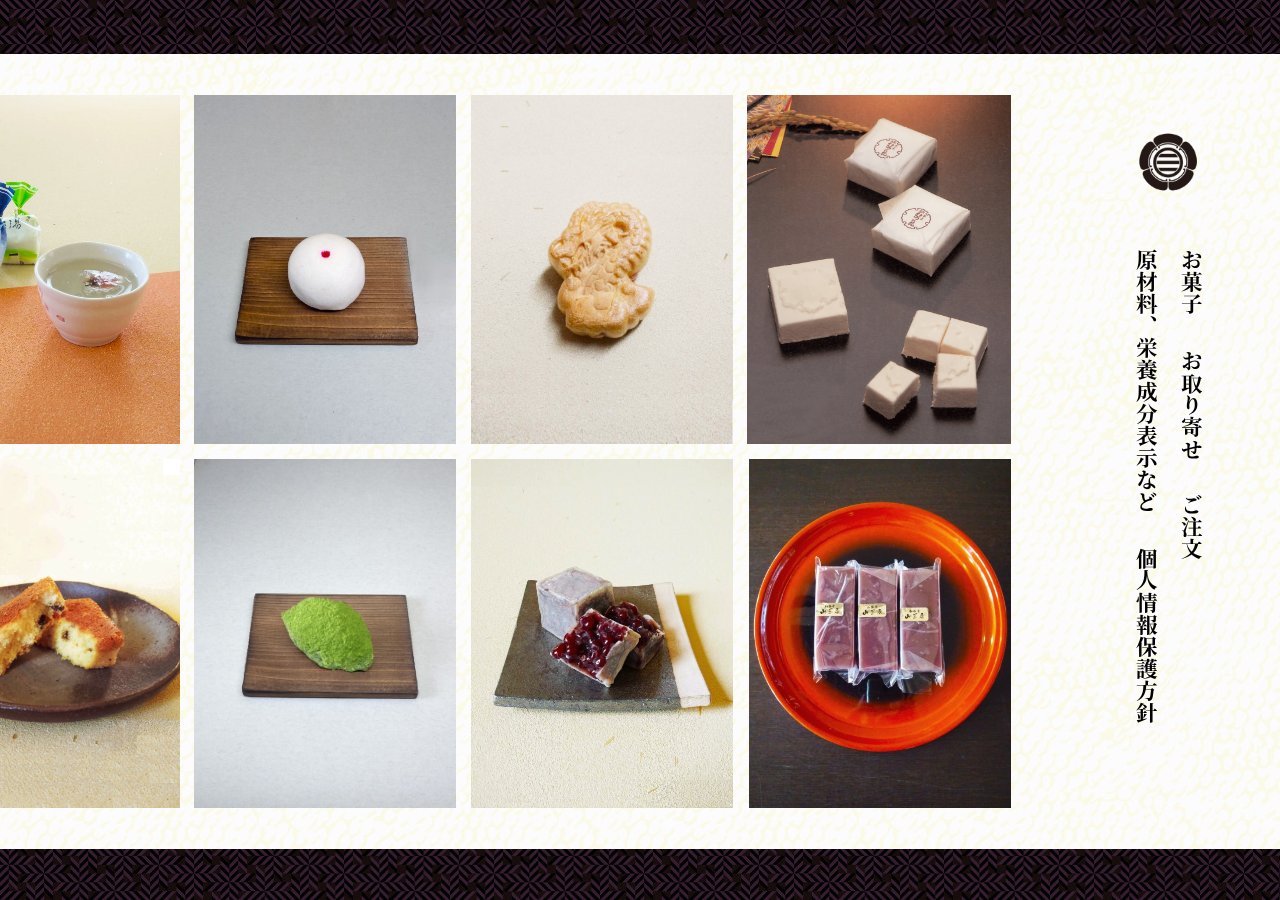
==== index.html @ d6e549f0 "Update index.html" ====
<!DOCTYPE html>
<html lang="ja">
<head>
  <!-- Global site tag (gtag.js) - Google Analytics -->
<script async src="https://www.googletagmanager.com/gtag/js?id=UA-184481457-2"></script>
<script>
  window.dataLayer = window.dataLayer || [];
  function gtag(){dataLayer.push(arguments);}
  gtag('js', new Date());

  gtag('config', 'UA-184481457-2');
</script>
  <meta charset="UTF-8">
  <meta name="description" content="新潟県長岡市の和菓子屋、山岡屋のホームぺージです。明治28年の開業以来の銘菓『むつの花』をはじめ、茶席菓子、日々の和菓子、お茶、瀬戸物まで扱わせていただいております。お近くにお越しの際は是非お立ち寄りください。">
  <meta http-equiv="X-UA-Compatible" content="IE=edge">
  <meta name=”thumbnail” content="https://nagaoka-yamaokaya.com/img/3300.jpg">
  <link rel="stylesheet" type="text/css" href="css/base.css">
  <link rel="stylesheet" type="text/css" href="css/top.css">
  <link href="favicon.ico" rel="shortcut icon">
  <link rel="apple-touch-icon" size="100×100" href="apple-touch-icon.png">
  <link rel="preconnect" href="https://fonts.gstatic.com">
  <link href="https://fonts.googleapis.com/css2?family=Noto+Serif+JP:wght@600&display=swap" rel="stylesheet">
  <title>越路むつの花　山岡屋</title>
  <head prefix="og: https://ogp.me/ns# fb: https://ogp.me/ns/fb# website: https://ogp.me/ns/website#">
   <meta property="og:type" content="website">
   <meta property="og:url" content="https://nagaoka-yamaokaya.com">
   <meta property="og:image" content="https://nagaoka-yamaokaya.com/img/3300.jpg">
   <meta property="og:image:width" content="600" /> 
   <meta property="og:image:height" content="600" />
   <meta property="og:title" content="越路むつの花　山岡屋">
   <meta property="og:description" content="新潟県長岡市の和菓子屋、山岡屋のホームぺージです。明治28年の開業以来の銘菓『むつの花』をはじめ、茶席菓子、日々の和菓子、お茶、瀬戸物まで扱わせていただいております。お近くにお越しの際は是非お立ち寄りください。">
   <meta property="og:locale" content="ja">
</head>
<body ontouchstart="">
    <header>
      <nav role="navigation">
      <div>
        <a href="index.html"><img src="img/emblem.png" alt="三引きの紋です。"></a>
      </div>
      <ul>
          <li><a href="htmls/product.html"><p>お菓子</p></a></li>
          <li><a href="https://yamaokaya.base.shop/"><p>お取り寄せ</p></a></li>
          <li><a href="htmls/order.html"><p>ご注文</p></a></li>
          <li><a href="htmls/nutrition.html"><p> 原材料、栄養成分表示など</p></a></li>
          <li><a href="htmls/agreement.html"><p>個人情報保護方針</p></a></li>
      </ul>
     </nav>
  </header>
    <main>
      <section class="gallery">
        <ul>        
          <li><a href="htmls/product.html#item0000"><img src="img/0000.jpg"></a></li>
          <li><a href="htmls/product.html#item3500"><img src="img/3500.jpg"></a></li>
          <li><a href="htmls/product.html#item0000"><img src="img/0900.jpg"></a></li> 
          <li><a href="htmls/product.html#item2500"><img src="img/2500.jpg"></a></li>
          <li><a href="htmls/product.html#item0200"><img src="img/0201.jpg"></a></li>
          <li><a href="htmls/product.html#item3300"><img src="img/3300.jpg"></a></li>
          <li><a href="htmls/product.html#item2100"><img src="img/2100.jpg"></a></li> 
          <li><a href="htmls/product.html#item1300"><img src="img/1300.jpg"></a></li>
          
<!--
むつの花　0000,0001,00pl
胡桃　01
薯蕷　02　01靨02梅03早蕨04桜05蝶06藤07楓08鮎09蜻蛉10兎11織部12初雁13風花
薄種　03　春01夏02秋03冬04
花篝　04
栗饅頭　05
松の実　06
花いくさ　07
かすてら饅頭　08
龍最中　09
最中　10
ちょこっともなか 11
粉菓子 12
金倉山 13
練羊羹 14
干菓子 15
胡桃玉 16
栗玉 17
香龍 18
石の里 19
かほり 20
くず湯 21
蔵のかほり 22
松笠　23
焼栗　24
きんつば　25
くずきり　26
栗きんつば　27
しそ梅　28
青梅　29
花盗人　30
おぼろ　31
ほたる　32
うぐいす　33
桜もち　34
水羊羹冬　35
草団子　36
花見団子　37
柏餅　38
若鮎　39
フロランタン　40
ポルボロン　41
リーフパイ　42
エカイユ　43
アルレット　44
エンガディナー　45
レーズンサンド　46
ラムボール　47
クッキー　48
翁あめ　49
中華　50
どら焼き　51
かすてら　52
ブランデー棹　53
笹団子　60
水羊羹　61         
上生　80
         32相生33下萌え09福寿草（茶巾）37羽衣93埋め火（黄身時雨） 
         95曙36錦梅90捻梅91お多福92室梅（蓬）94梅暦
         35三千歳04胡蝶09水温む（鹿の子）39糸遊び（茶巾）05春衣06佐保姫40上巳
         17爛漫12春風11野遊び13野の花（たんぽぽ）18菜種38土筆10都の春（羊羹）
         16岩根つつじ24花菖蒲19薔薇22富貴草14落とし文15吹流し25早苗26新緑（高麗）
         21紫陽花31若楓41卯の花29岩清水（羊羹）43青柳（高麗）44水無月
         45七夕46朝顔47短夜48石竹49打水
　　　　　50向日葵51冠菊52玉菊23野撫子
         20露草00白菊01優り草（押し棒）0②齢草（鋏）42有明（高麗）56蜻蛉53桔梗
         03着綿54錦秋55柿
         27乱菊28栗きんとん（毛篩）99白鹿の子
         05椿07寒ぼたん
　　　　　30大島きんとん34絵馬（辰）16雪中花（茶巾）08福梅
店舗生菓子　81-85 

-->
        </ul>
      </section>
        <!--<div class="closed">
         <a href="pdf/catalogue.pdf" target="_blank"><p>
          こちらは慶弔製品を含む詰め合わせの見本です。<br>クリックすると表示されます。
           </p></a>
        </div>-->
      <section class="location">
        <h1>所在地</h1>
        <div><b>本店</b><br>
          <p>
          郵便番号：940―1115<br>
          住所：新潟県長岡市村松町2095―2<br>
          アクセス：国道<span>17</span>号線を横枕交差点で折れて<br>
          　　　　　蓬平方面へ車で五分程度。<br>
          　　　　　紺色の看板が目印です。<br>
          電話：0258―22―1818<br>
          ファックス：0258―22―0300<br>
          営業時間：朝7時から夕方6時まで。<br>
          定休日：火曜日<br>
          </p>
          <img src="img/shop1.jpg" alt="山岡屋村松店の外観写真です。村松町公民館の川向の家屋の一階部分となります。" loading="lazy"> 
          <img src="img/map1.png" alt="山岡屋村松店の周辺の地図です。青いピンが店舗位置を指しています。" loading="lazy">
        </div>
        <div><b>宮内店</b>
          <p>
          郵便番号：940―1103<br>
          住所：新潟県長岡市曲新町547―2<br>
          アクセス：宮内駅東側より降り、<br>
          　　　　　徒歩で約十分ほど。<br>
          　　　　　長岡市南部体育館様すぐそば。<br>
          電話：0258―38―7140<br>
          ファックス：0258―38―7140<br>
          営業時間：朝9時から夕方6時まで<br>
          定休日：火曜日<br>
          ※　信楽焼は主に宮内店で取り扱っています。<br>
          　　カタログもございますので<br>
          　　お気軽にお申し付けください。
          </p>
          <img src="img/shop2.jpg" alt="山岡屋宮内店の外観写真です。長岡市南部体育館様、長岡市南地域図書館様の近くにあります。駐車場の駐車スペーズは二台分ほどになります。">
          <img src="img/map2.png" alt="山岡屋宮内店の周辺の地図です。青いピンが店舗位置を指しています。">
        </div>
      </section>
      <div class="copy"><b>Ⓒ 有限会社　山岡屋</b></div>
    <footer></footer>
    </main>
</body>
</html>
---- css/base.css ----
html{
  scroll-behavior: smooth;
  position: relative;
  overflow-y: hidden;
  height: 100vh;
}
body { 
  writing-mode: vertical-rl;
  background-image: url(../b2.jpg);
  font-family: '游明朝','Noto Serif JP', serif;
  position: relative;
  font-size: 3vh;
  overflow-y: hidden;
  overflow-x:scroll;
  white-space:nowrap;
  height: 94vh;
  width: 100vw;
  margin: 0;
  margin-top: 6vh;
  padding: 0;
}
a {
  font-weight: bold;
  text-decoration: none;
  color: #000000;
}
a :hover{
  text-shadow: 0px 1px 2px  rgb(19, 19, 19);
}
ul {
  list-style: none;
}
h1:before{
  content: "❖　";
}
h1:after{
  content: "　❖";
} 
span{
  text-combine-upright: all;
}
main {
  background-image: url(../b1.jpg);
  background-repeat: repeat;
  writing-mode: vertical-rl;
  text-orientation: upright;
  box-sizing: border-box;
  height: 94%;
  position: absolute;
  padding-top: 4%;
  padding-bottom: 4%;
  border-bottom: 4vh #080005;
}
header{
  writing-mode: horizontal-tb;
}
nav {
  background-color: transparent;
  z-index: 10;
  height: 100%;
  position: fixed;
  top: 14%;
  right: 4%;
}
nav div{
  position: relative;
  height: 8vh;
  right: 8%;
  margin-bottom: 3vh;
}
nav div a img{
  object-fit: fill;
  height:100%;
}
nav ul{
  text-orientation: upright;
  writing-mode: vertical-rl;
  font-size: 2.4vh;
  position: relative;
  height: 64%;
  width: 10vh;
  display: flex;
  flex-wrap: wrap;
  flex-direction: row;
  margin: 0;
  padding: 0;
 }
nav li {
  text-align: center;
  width: 50%;
  padding-top: 4%;
  padding-bottom: 2%;
}
footer{
  background-image: url(../b2.jpg);
  position: absolute;
  top:0;
  left: 0;
  width: 5vh;
  height: 100%;
}
---- css/top.css ----
.gallery{
  margin-right: 36%;
  margin-left: 36%;
}
.gallery ul{
  display: flex;
  flex-wrap: wrap;
  flex-direction: row;
  position: relative;
  height: 100%;
  margin: 0;
  padding: 0;
}
.gallery ul li {
  height: 48%;
  width: auto;
  padding: 1%;
}
.gallery img{
  object-fit: fill;
  height: 100%;
  width: auto;
}
.news {
  margin-right: 36%;
  margin-left: 36%;
}
.news h1{
  font-size: 3.6vh;
  margin-top: 18%;
  padding: 0;
}
.news article{
  white-space: normal;
  position: relative;
  margin-right: 4%;
  margin-left: 24%;
  padding-top: 12%;
  padding-bottom: 12%;
}
.news article img{
  object-fit: cover;
  height: 100%;
}
.news article b{
  font-size: 3vh;
  position: relative;
  padding-top: 12%;
}
.news article p{
  font-size: 2.4vh;
  position: relative;
  padding-left: 12%;
  padding: 4%;
}
.news article time{
  font-size: 2.4vh;
  position: relative;
  padding-top: 48%;
}
.closed{
  font-size: 2.6vh;
  text-decoration: underline;
  position: relative;
  left: 4%;
  padding-top: 16%;
}
.location {
  margin-right: 36%;
  margin-left: 36%;
}
.location h1{
  margin-top: 16%;
  font-size: 3.8vh;
}
.location > div  { 
  white-space: normal;
  line-height: 120%;
  position: relative;  
  padding: 8%;
  margin-right: 4%;
}
.location > div img{
  height: 100%;
  margin-right: 2%;
  
}
.location > div iframe{
  height: 100%;
  margin-right: 4%;
}
.location > div p{
  font-size: 2.4vh;
  position: relative;
  padding-top: 6%;
  padding-bottom: 6%
}
.location > div b{
  font-size: 2.8vh;
  margin-top: 12%;
}
.location > div b::before{
  content: "❖　";
}
.copy{
  position: relative;
  margin-top: 58%;
  left: 6%;
}
.copy b{
  font-size: 2.6vh;
}
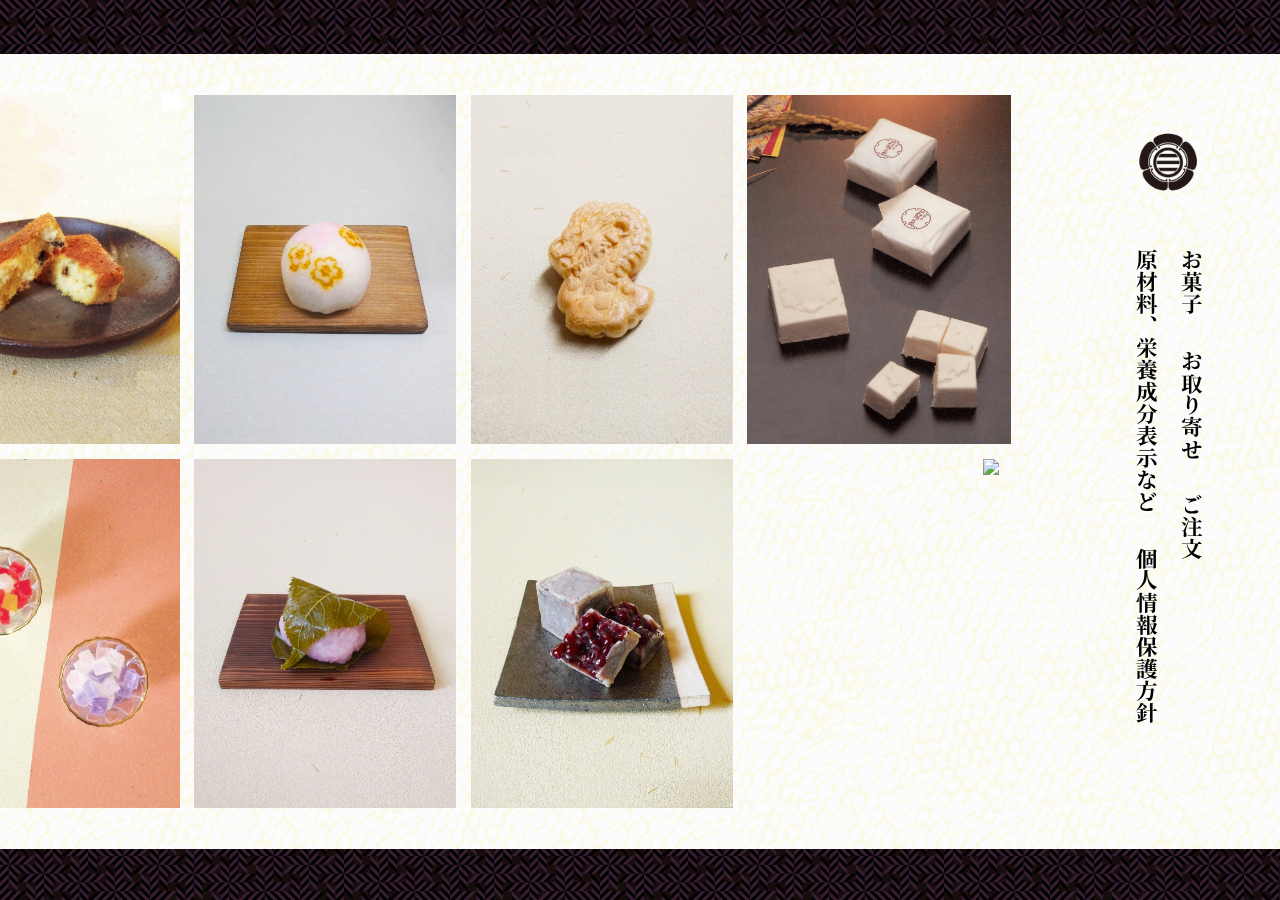
==== commit 8e0efce7: "Update index.html" ====
--- a/index.html
+++ b/index.html
@@ -50,18 +50,18 @@
       <section class="gallery">
         <ul>        
           <li><a href="htmls/product.html#item0000"><img src="img/0000.jpg"></a></li>
-          <li><a href="htmls/product.html#item3500"><img src="img/3500.jpg"></a></li>
+          <li><a href="htmls/product.html#item1200"><img src="img/1200.jpg"></a></li>
           <li><a href="htmls/product.html#item0000"><img src="img/0900.jpg"></a></li> 
           <li><a href="htmls/product.html#item2500"><img src="img/2500.jpg"></a></li>
-          <li><a href="htmls/product.html#item0200"><img src="img/0201.jpg"></a></li>
-          <li><a href="htmls/product.html#item3300"><img src="img/3300.jpg"></a></li>
-          <li><a href="htmls/product.html#item2100"><img src="img/2100.jpg"></a></li> 
-          <li><a href="htmls/product.html#item1300"><img src="img/1300.jpg"></a></li>
+          <li><a href="htmls/product.html#item0200"><img src="img/0204.jpg"></a></li>
+          <li><a href="htmls/product.html#item3400"><img src="img/3400.jpg"></a></li>
+          <li><a href="htmls/product.html#item1300"><img src="img/1300.jpg"></a></li> 
+          <li><a href="htmls/product.html#item2000"><img src="img/2000.jpg"></a></li>
           
 <!--
 むつの花　0000,0001,00pl
 胡桃　01
-薯蕷　02　01靨02梅03早蕨04桜05蝶06藤07楓08鮎09蜻蛉10兎11織部12初雁13風花
+薯蕷　02　01えくぼ02梅03早蕨04桜05蝶06藤07楓08鮎09蜻蛉10兎11織部12初雁13風花
 薄種　03　春01夏02秋03冬04
 花篝　04
 栗饅頭　05
@@ -116,20 +116,7 @@
 笹団子　60
 水羊羹　61         
 上生　80
-         32相生33下萌え09福寿草（茶巾）37羽衣93埋め火（黄身時雨） 
-         95曙36錦梅90捻梅91お多福92室梅（蓬）94梅暦
-         35三千歳04胡蝶09水温む（鹿の子）39糸遊び（茶巾）05春衣06佐保姫40上巳
-         17爛漫12春風11野遊び13野の花（たんぽぽ）18菜種38土筆10都の春（羊羹）
-         16岩根つつじ24花菖蒲19薔薇22富貴草14落とし文15吹流し25早苗26新緑（高麗）
-         21紫陽花31若楓41卯の花29岩清水（羊羹）43青柳（高麗）44水無月
-         45七夕46朝顔47短夜48石竹49打水
-　　　　　50向日葵51冠菊52玉菊23野撫子
-         20露草00白菊01優り草（押し棒）0②齢草（鋏）42有明（高麗）56蜻蛉53桔梗
-         03着綿54錦秋55柿
-         27乱菊28栗きんとん（毛篩）99白鹿の子
-         05椿07寒ぼたん
-　　　　　30大島きんとん34絵馬（辰）16雪中花（茶巾）08福梅
-店舗生菓子　81-85 
+       
 
 -->
         </ul>
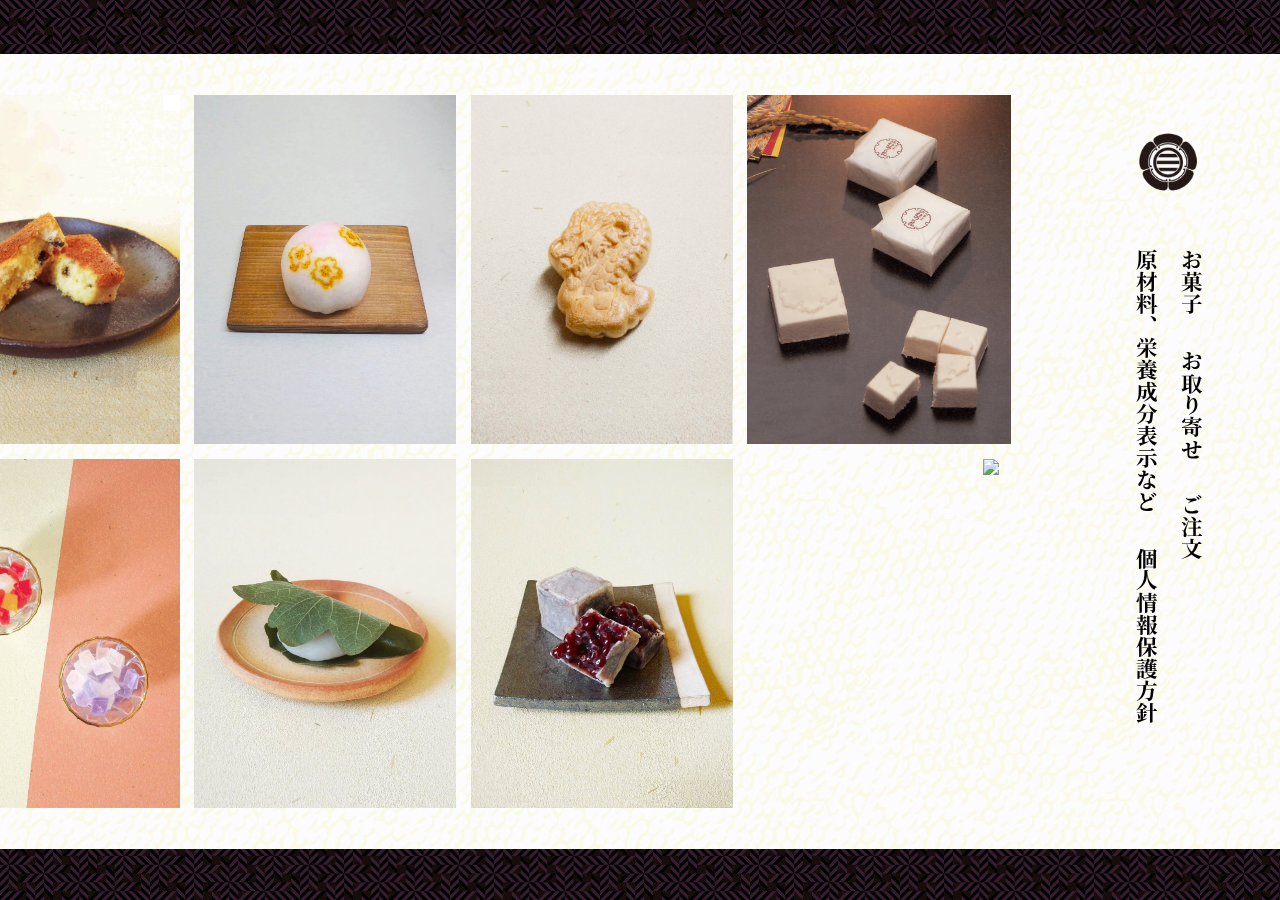
==== commit 0a809ca0: "Update index.html" ====
--- a/index.html
+++ b/index.html
@@ -54,7 +54,7 @@
           <li><a href="htmls/product.html#item0000"><img src="img/0900.jpg"></a></li> 
           <li><a href="htmls/product.html#item2500"><img src="img/2500.jpg"></a></li>
           <li><a href="htmls/product.html#item0200"><img src="img/0204.jpg"></a></li>
-          <li><a href="htmls/product.html#item3400"><img src="img/3400.jpg"></a></li>
+          <li><a href="htmls/product.html#item3800"><img src="img/3800.jpg"></a></li>
           <li><a href="htmls/product.html#item1300"><img src="img/1300.jpg"></a></li> 
           <li><a href="htmls/product.html#item2000"><img src="img/2000.jpg"></a></li>
           
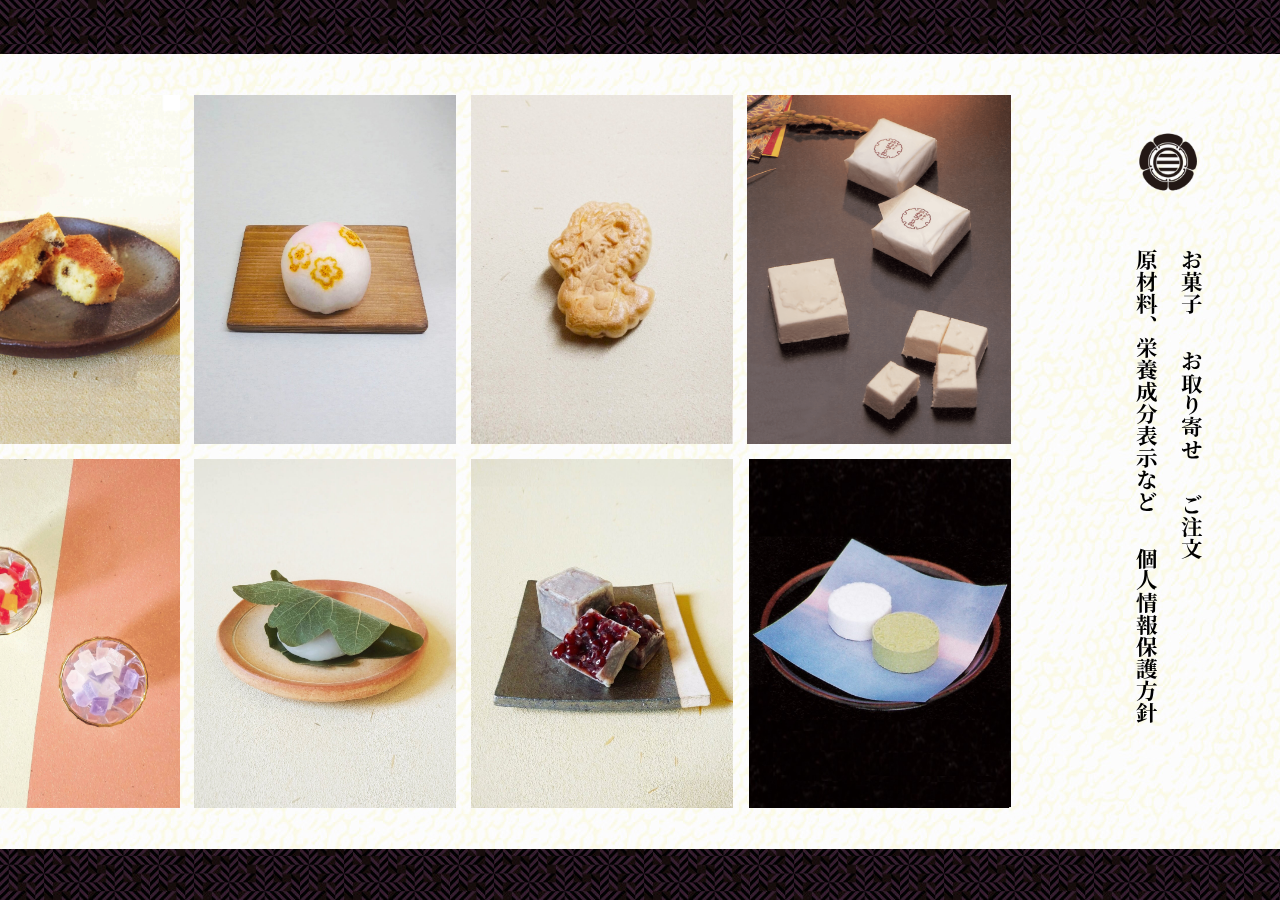
==== commit 81206236: "Update index.html" ====
--- a/index.html
+++ b/index.html
@@ -50,7 +50,7 @@
       <section class="gallery">
         <ul>        
           <li><a href="htmls/product.html#item0000"><img src="img/0000.jpg"></a></li>
-          <li><a href="htmls/product.html#item1200"><img src="img/1200.jpg"></a></li>
+          <li><a href="htmls/product.html#item1200"><img src="img/1201.jpg"></a></li>
           <li><a href="htmls/product.html#item0000"><img src="img/0900.jpg"></a></li> 
           <li><a href="htmls/product.html#item2500"><img src="img/2500.jpg"></a></li>
           <li><a href="htmls/product.html#item0200"><img src="img/0204.jpg"></a></li>
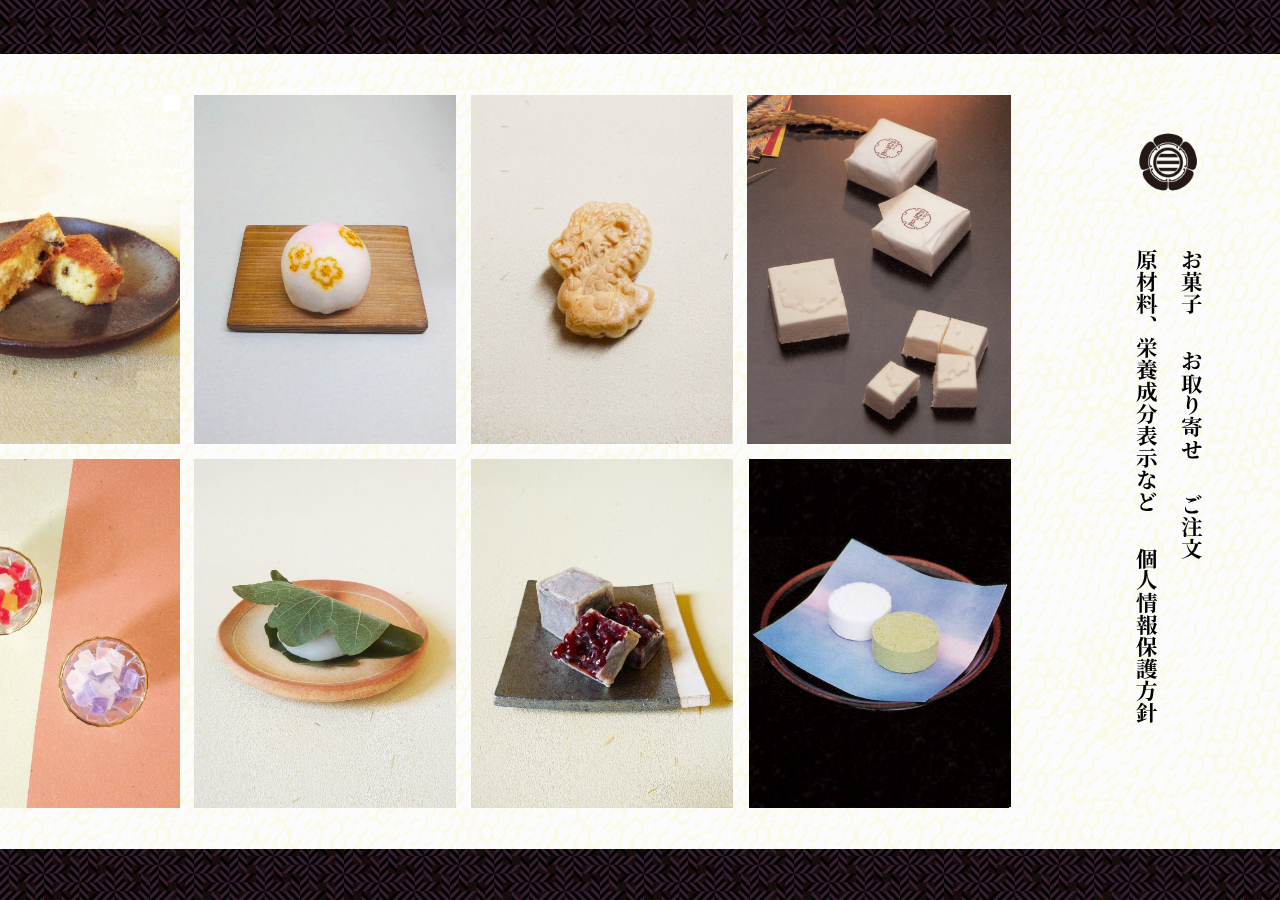
==== commit d3916b9a: "Update index.html" ====
--- a/index.html
+++ b/index.html
@@ -57,6 +57,11 @@
           <li><a href="htmls/product.html#item3800"><img src="img/3800.jpg"></a></li>
           <li><a href="htmls/product.html#item1300"><img src="img/1300.jpg"></a></li> 
           <li><a href="htmls/product.html#item2000"><img src="img/2000.jpg"></a></li>
+          <li><a href="htmls/product.html#item0000"><img src="img/8010.jpg"></a></li>
+          <li><a href="htmls/product.html#item0000"><img src="img/8013.jpg"></a></li>
+          <li><img src="img/8020.jpg"></li>
+          <li><img src="img/8014.jpg"></li>
+          <li><img src="img/0023.jpg"></li>
           
 <!--
 むつの花　0000,0001,00pl
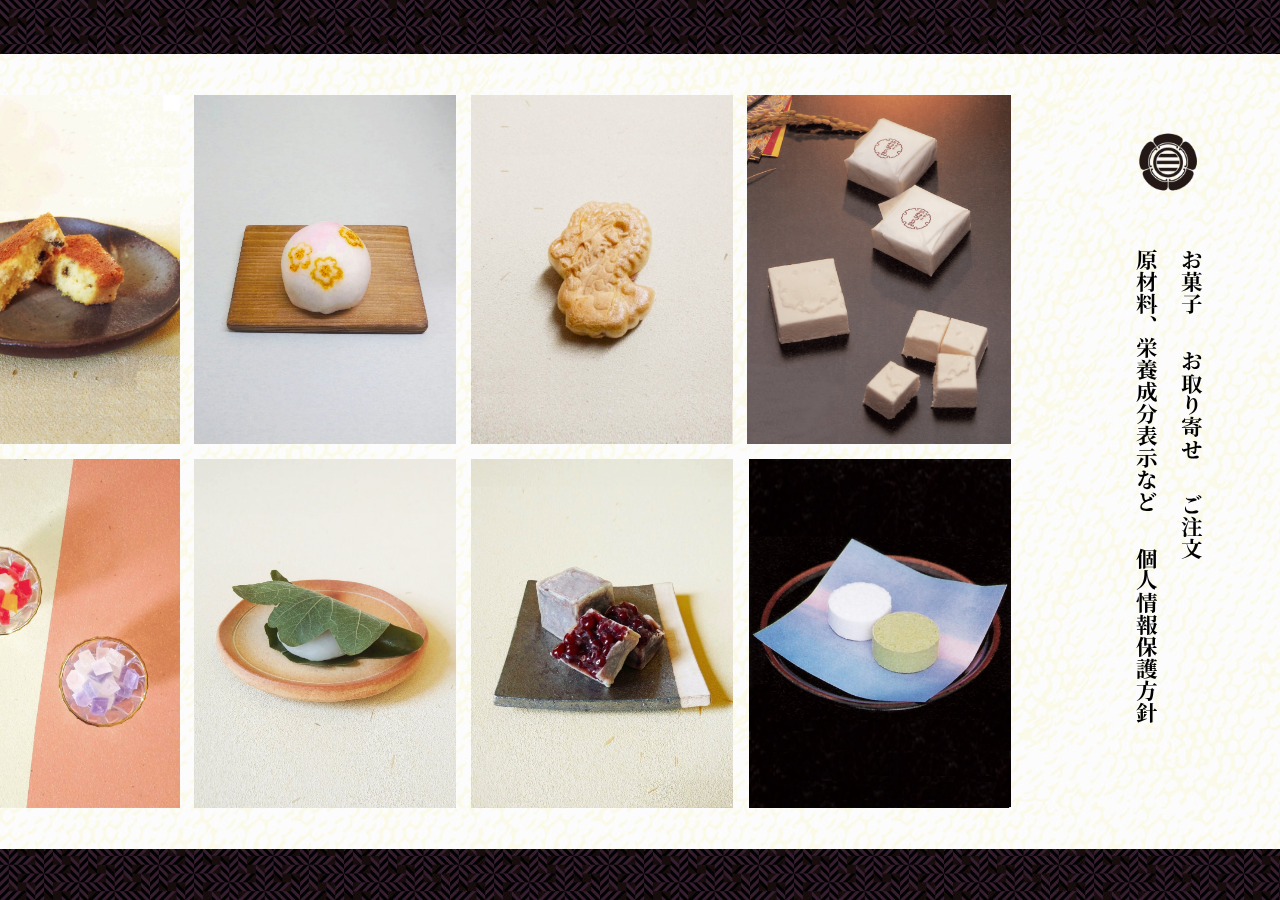
==== commit 18943bb5: "Update index.html" ====
--- a/index.html
+++ b/index.html
@@ -57,11 +57,51 @@
           <li><a href="htmls/product.html#item3800"><img src="img/3800.jpg"></a></li>
           <li><a href="htmls/product.html#item1300"><img src="img/1300.jpg"></a></li> 
           <li><a href="htmls/product.html#item2000"><img src="img/2000.jpg"></a></li>
-          <li><a href="htmls/product.html#item0000"><img src="img/8010.jpg"></a></li>
-          <li><a href="htmls/product.html#item0000"><img src="img/8013.jpg"></a></li>
+          <li><img src="img/8010.jpg"></li>
+          <li><img src="img/8013.jpg"></li>
+          <li><img src="img/8024.jpg"></li>
           <li><img src="img/8020.jpg"></li>
           <li><img src="img/8014.jpg"></li>
-          <li><img src="img/0023.jpg"></li>
+          <li><img src="img/8023.jpg"></li>
+          <li><img src="img/8123.jpg"></li>
+          <li><img src="img/8021.jpg"></li>
+          <li><img src="img/8025.jpg"></li>
+          <li><img src="img/8028.jpg"></li>
+          <li><img src="img/8030.jpg"></li>
+          <li><img src="img/8033.jpg"></li>
+          <li><img src="img/8036.jpg"></li>
+          <li><img src="img/8038.jpg"></li>
+          <li><img src="img/8040.jpg"></li>
+          <li><img src="img/8043.jpg"></li>
+          <li><img src="img/8044.jpg"></li>
+          <li><img src="img/8048.jpg"></li>
+          <li><img src="img/8042.jpg"></li>
+          <li><a href="htmls/product.html#item0200"><img src="img/0206.jpg"></a></li>
+          <li><img src="img/8153.jpg"></li>
+          <li><img src="img/8053.jpg"></li>
+          <li><img src="img/8054.jpg"></li>
+          <li><img src="img/8055.jpg"></li>
+          <li><img src="img/8056.jpg"></li>
+          <li><a href="htmls/product.html#item0200"><img src="img/0207.jpg"></a></li>
+          <li><img src="img/8060.jpg"></li>
+          <li><img src="img/8864.jpg"></li>
+          <li><img src="img/8157.jpg"></li>
+          <li><a href="htmls/product.html#item0200"><img src="img/0208.jpg"></a></li>
+          <li><img src="img/8073.jpg"></li>
+          <li><img src="img/8083.jpg"></li>
+          <li><a href="htmls/product.html#item0200"><img src="img/0210.jpg"></a></li>
+          <li><img src="img/8093.jpg"></li>
+          <li><img src="img/8094.jpg"></li>
+          <li><img src="img/8106.jpg"></li>
+          <li><img src="img/8100.jpg"></li>
+          <li><img src="img/8000.jpg"></li>
+          <li><img src="img/81b0.jpg"></li>
+          <li><a href="htmls/product.html#item0200"><img src="img/0212.jpg"></a></li>
+          <li><img src="img/81b6.jpg"></li>
+          <li><img src="img/8117.jpg"></li>
+          <li><img src="img/8113.jpg"></li>
+          <li><a href="htmls/product.html#item0200"><img src="img/0213.jpg"></a></li>
+          
           
 <!--
 むつの花　0000,0001,00pl
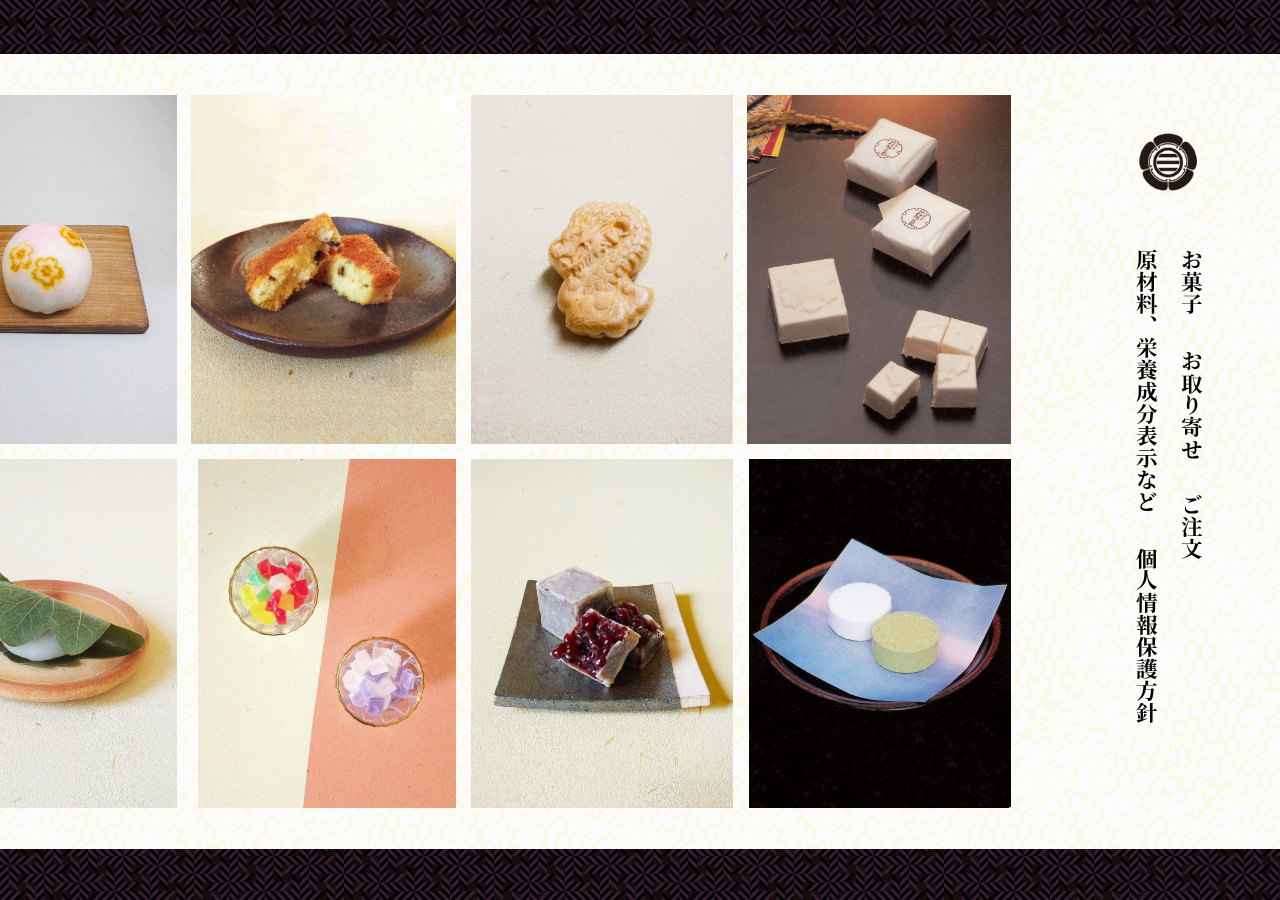
==== commit ac2262e3: "Update index.html" ====
--- a/index.html
+++ b/index.html
@@ -53,20 +53,10 @@
           <li><a href="htmls/product.html#item1200"><img src="img/1201.jpg"></a></li>
           <li><a href="htmls/product.html#item0000"><img src="img/0900.jpg"></a></li> 
           <li><a href="htmls/product.html#item2500"><img src="img/2500.jpg"></a></li>
+          <li><a href="htmls/product.html#item1300"><img src="img/1300.jpg"></a></li> 
+          <li><a href="htmls/product.html#item2000"><img src="img/2000.jpg"></a></li>
           <li><a href="htmls/product.html#item0200"><img src="img/0204.jpg"></a></li>
           <li><a href="htmls/product.html#item3800"><img src="img/3800.jpg"></a></li>
-          <li><a href="htmls/product.html#item1300"><img src="img/1300.jpg"></a></li> 
-          <li><a href="htmls/product.html#item2000"><img src="img/2000.jpg"></a></li>
-          <li><img src="img/8010.jpg"></li>
-          <li><img src="img/8013.jpg"></li>
-          <li><img src="img/8024.jpg"></li>
-          <li><img src="img/8020.jpg"></li>
-          <li><img src="img/8014.jpg"></li>
-          <li><img src="img/8023.jpg"></li>
-          <li><img src="img/8123.jpg"></li>
-          <li><img src="img/8021.jpg"></li>
-          <li><img src="img/8025.jpg"></li>
-          <li><img src="img/8028.jpg"></li>
           <li><img src="img/8030.jpg"></li>
           <li><img src="img/8033.jpg"></li>
           <li><img src="img/8036.jpg"></li>
@@ -84,7 +74,7 @@
           <li><img src="img/8056.jpg"></li>
           <li><a href="htmls/product.html#item0200"><img src="img/0207.jpg"></a></li>
           <li><img src="img/8060.jpg"></li>
-          <li><img src="img/8864.jpg"></li>
+          <li><img src="img/8064.jpg"></li>
           <li><img src="img/8157.jpg"></li>
           <li><a href="htmls/product.html#item0200"><img src="img/0208.jpg"></a></li>
           <li><img src="img/8073.jpg"></li>
@@ -101,7 +91,16 @@
           <li><img src="img/8117.jpg"></li>
           <li><img src="img/8113.jpg"></li>
           <li><a href="htmls/product.html#item0200"><img src="img/0213.jpg"></a></li>
-          
+          <li><img src="img/8010.jpg"></li>
+          <li><img src="img/8013.jpg"></li>
+          <li><img src="img/8024.jpg"></li>
+          <li><img src="img/8020.jpg"></li>
+          <li><img src="img/8014.jpg"></li>
+          <li><img src="img/8023.jpg"></li>
+          <li><img src="img/8123.jpg"></li>
+          <li><img src="img/8021.jpg"></li>
+          <li><img src="img/8025.jpg"></li>
+          <li><img src="img/8028.jpg"></li>
           
 <!--
 むつの花　0000,0001,00pl
